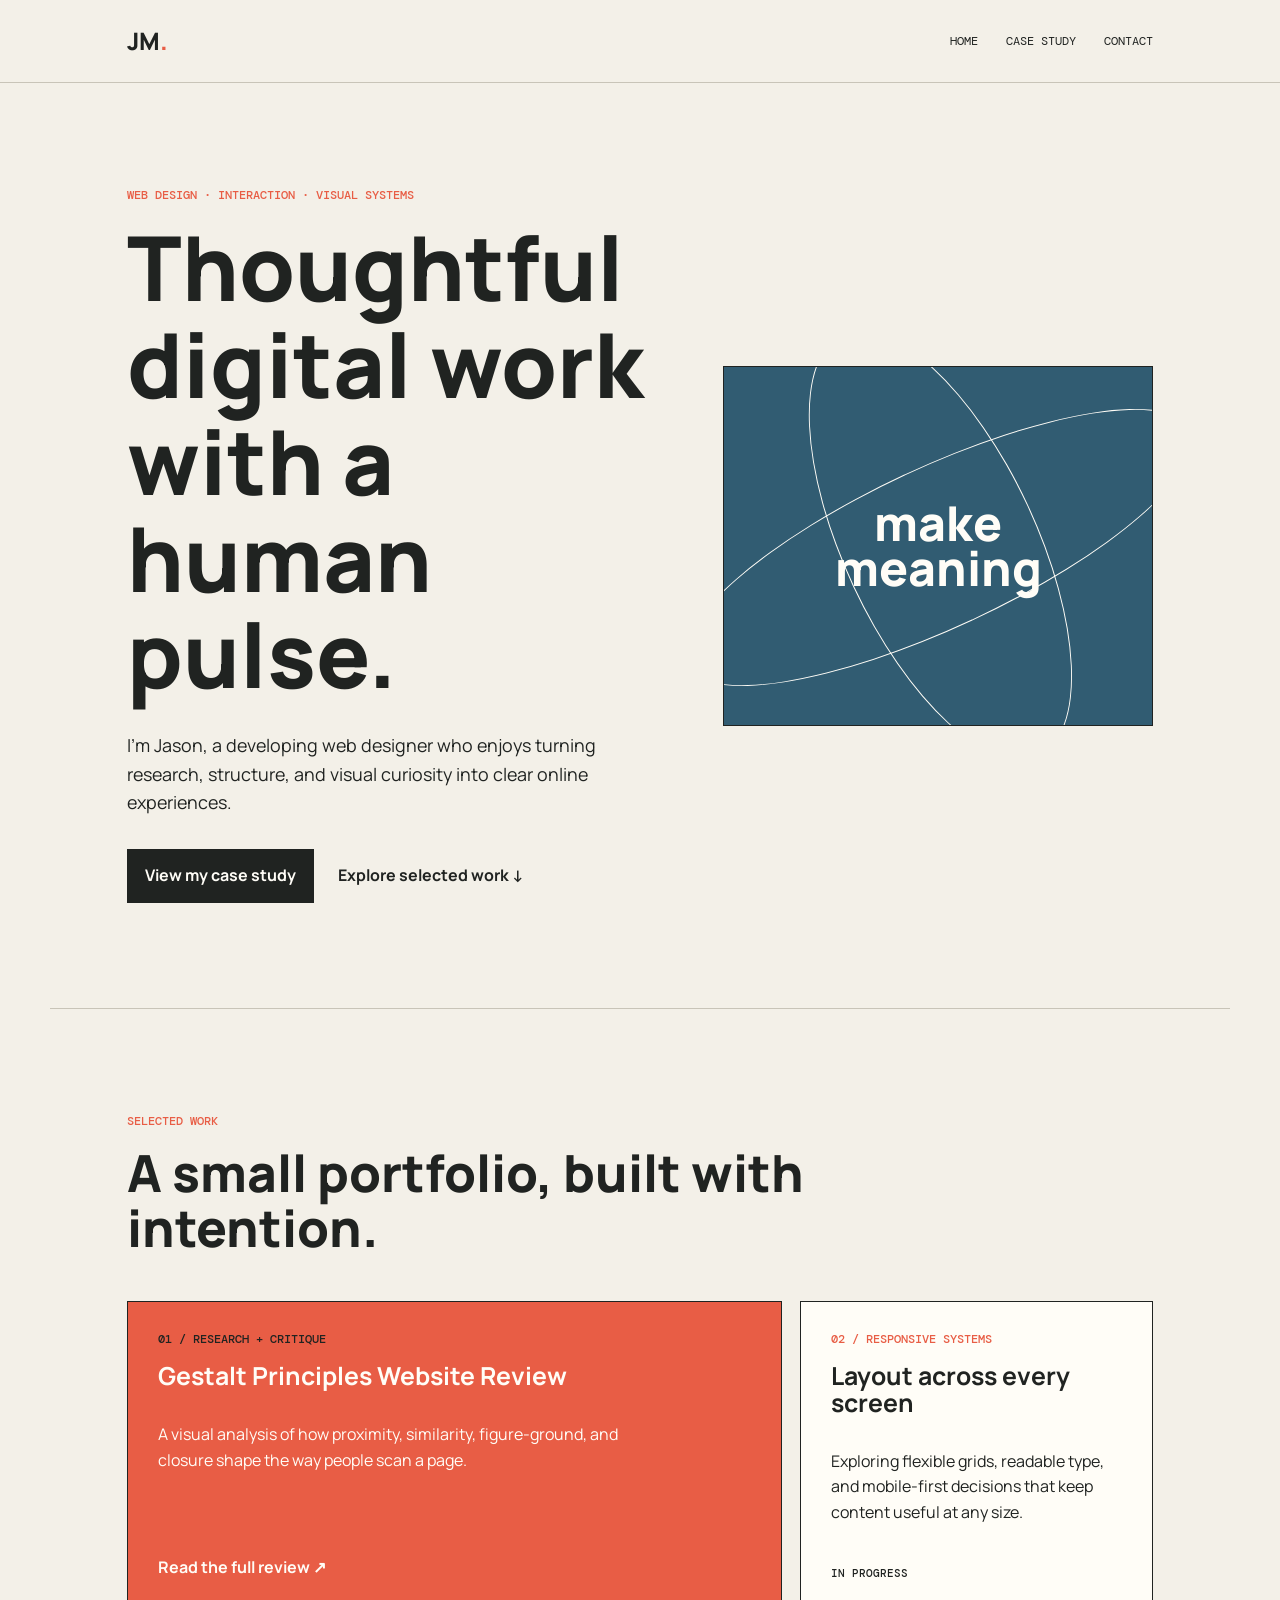
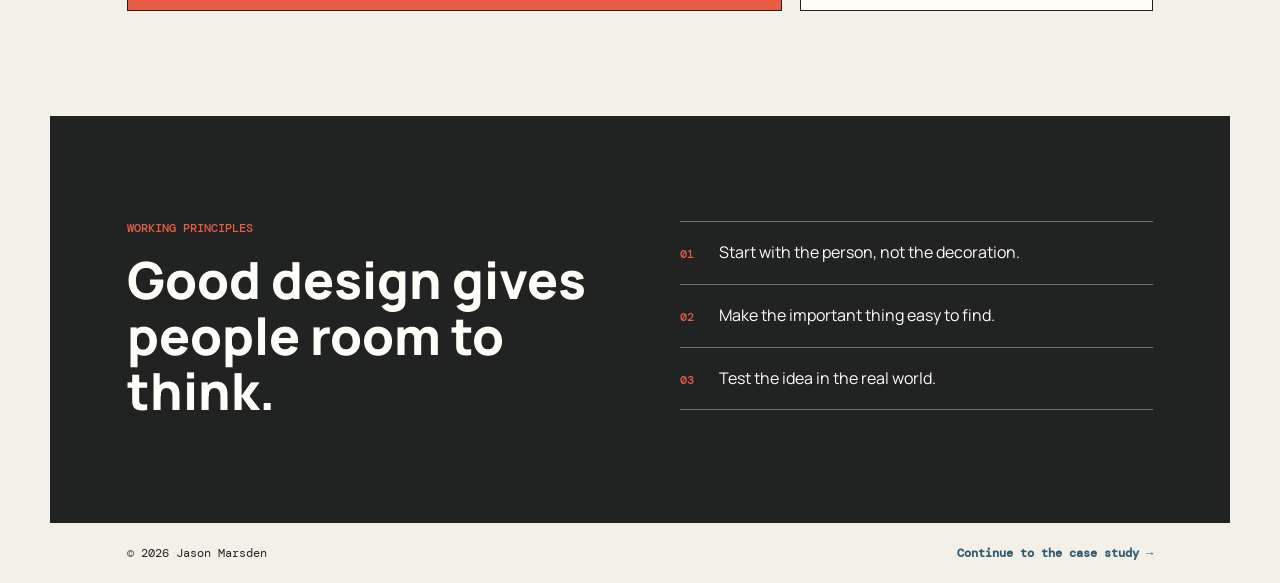
==== index.html @ 4476b34e "Create capstone portfolio draft" ====
<!DOCTYPE html>
<html lang="en">
  <head>
    <meta charset="UTF-8" />
    <meta name="viewport" content="width=device-width, initial-scale=1.0" />
    <meta name="description" content="Jason Marsden's design and web development portfolio." />
    <title>Jason Marsden | Portfolio</title>
    <link rel="stylesheet" href="styles.css" />
    <script src="script.js" defer></script>
  </head>
  <body>
    <header class="site-header">
      <div class="site-header-inner">
        <a class="brand" href="index.html" aria-label="Jason Marsden home">JM<span>.</span></a>
        <nav aria-label="Primary navigation">
          <a href="index.html" aria-current="page">Home</a>
          <a href="gestalt-report.html">Case study</a>
          <a href="mailto:jason@example.com">Contact</a>
        </nav>
      </div>
    </header>

    <main>
      <section class="hero" aria-labelledby="intro-title">
        <div class="hero-copy">
          <p class="eyebrow">Web design · interaction · visual systems</p>
          <h1 id="intro-title">Thoughtful digital work with a human pulse.</h1>
          <p class="hero-summary">I’m Jason, a developing web designer who enjoys turning research, structure, and visual curiosity into clear online experiences.</p>
          <div class="hero-actions">
            <a class="button button-primary" href="gestalt-report.html">View my case study</a>
            <a class="text-link" href="#work">Explore selected work <span aria-hidden="true">↓</span></a>
          </div>
        </div>
        <div class="hero-mark" aria-label="Abstract composition representing connected ideas" role="img">
          <div class="orbit orbit-one"></div>
          <div class="orbit orbit-two"></div>
          <div class="mark-core">make<br />meaning</div>
        </div>
      </section>

      <section id="work" class="work-section" aria-labelledby="work-title">
        <div class="section-heading">
          <p class="eyebrow">Selected work</p>
          <h2 id="work-title">A small portfolio, built with intention.</h2>
        </div>
        <div class="project-grid">
          <article class="project-card project-card-featured">
            <p class="project-number">01 / Research + critique</p>
            <h3>Gestalt Principles Website Review</h3>
            <p>A visual analysis of how proximity, similarity, figure-ground, and closure shape the way people scan a page.</p>
            <a class="card-link" href="gestalt-report.html">Read the full review <span aria-hidden="true">↗</span></a>
          </article>
          <article class="project-card project-card-secondary">
            <p class="project-number">02 / Responsive systems</p>
            <h3>Layout across every screen</h3>
            <p>Exploring flexible grids, readable type, and mobile-first decisions that keep content useful at any size.</p>
            <span class="status-label">In progress</span>
          </article>
        </div>
      </section>

      <section class="about-section" aria-labelledby="about-title">
        <div>
          <p class="eyebrow">Working principles</p>
          <h2 id="about-title">Good design gives people room to think.</h2>
        </div>
        <div class="principles">
          <p><strong>01</strong> Start with the person, not the decoration.</p>
          <p><strong>02</strong> Make the important thing easy to find.</p>
          <p><strong>03</strong> Test the idea in the real world.</p>
        </div>
      </section>
    </main>

    <footer class="site-footer">
      <p>© 2026 Jason Marsden</p>
      <a href="gestalt-report.html">Continue to the case study <span aria-hidden="true">→</span></a>
    </footer>
  </body>
</html>
---- styles.css ----
@import url('https://fonts.googleapis.com/css2?family=DM+Mono:wght@400;500&family=Manrope:wght@400;600;700;800&display=swap');

:root {
  --ink: #202321;
  --paper: #f3f0e8;
  --cream: #fffdf7;
  --coral: #e85d45;
  --blue: #315c72;
  --line: #c8c4b8;
  --mono: 'DM Mono', monospace;
  --sans: 'Manrope', sans-serif;
}

* { box-sizing: border-box; }
html { scroll-behavior: smooth; }
body { margin: 0; color: var(--ink); background: var(--paper); font-family: var(--sans); line-height: 1.6; }
a { color: inherit; }
.site-header { border-bottom: 1px solid var(--line); }
.site-header-inner, .site-footer { max-width: 1180px; margin: auto; padding: 22px 6vw; }
.site-header-inner { display: flex; align-items: center; justify-content: space-between; gap: 24px; }
.brand { font-size: 1.5rem; font-weight: 800; text-decoration: none; letter-spacing: 0; }
.brand span, .eyebrow, .project-number { color: var(--coral); }
nav { display: flex; gap: 28px; font-family: var(--mono); font-size: .75rem; text-transform: uppercase; }
nav a { text-decoration: none; }
nav a:hover, nav a:focus-visible, .text-link:hover, .card-link:hover { color: var(--coral); }
.hero, .work-section, .about-section { max-width: 1180px; margin: auto; padding: 105px 6vw; }
.hero { min-height: 610px; display: grid; grid-template-columns: minmax(0, 1.1fr) minmax(280px, .9fr); align-items: center; gap: 70px; }
.eyebrow, .project-number { margin: 0 0 16px; font: 500 .72rem var(--mono); letter-spacing: 0; text-transform: uppercase; }
h1, h2, h3 { line-height: 1.08; letter-spacing: 0; }
h1 { max-width: 720px; margin: 0; font-size: clamp(3rem, 7vw, 6.8rem); font-weight: 800; }
h2 { margin: 0; font-size: clamp(2rem, 4vw, 3.7rem); font-weight: 800; }
h3 { margin: 0 0 16px; font-size: 1.55rem; }
.hero-summary { max-width: 570px; margin: 28px 0 32px; font-size: 1.12rem; }
.hero-actions { display: flex; align-items: center; flex-wrap: wrap; gap: 24px; }
.button { display: inline-block; padding: 14px 18px; text-decoration: none; font-weight: 700; }
.button-primary { color: var(--cream); background: var(--ink); }
.button-primary:hover, .button-primary:focus-visible { background: var(--coral); }
.text-link, .card-link, .site-footer a { font-weight: 700; text-decoration: none; }
.hero-mark { position: relative; min-height: 360px; border: 1px solid var(--ink); background: var(--blue); overflow: hidden; }
.mark-core { position: absolute; top: 50%; left: 50%; z-index: 1; transform: translate(-50%, -50%); color: var(--cream); font-size: clamp(1.7rem, 4vw, 3rem); font-weight: 800; line-height: .95; text-align: center; }
.orbit { position: absolute; border: 1px solid var(--cream); border-radius: 50%; transform: rotate(-25deg); }
.orbit-one { width: 130%; height: 45%; top: 28%; left: -15%; }
.orbit-two { width: 45%; height: 130%; top: -15%; left: 28%; }
.work-section { border-top: 1px solid var(--line); }
.section-heading { max-width: 760px; margin-bottom: 46px; }
.project-grid { display: grid; grid-template-columns: 1.3fr .7fr; gap: 18px; }
.project-card { min-height: 310px; padding: 30px; display: flex; flex-direction: column; align-items: flex-start; border: 1px solid var(--ink); }
.project-card p:not(.project-number) { max-width: 470px; }
.project-card-featured { color: var(--cream); background: var(--coral); }
.project-card-featured .project-number { color: var(--ink); }
.project-card-secondary { background: var(--cream); }
.card-link { margin-top: auto; }
.status-label { margin-top: auto; padding-top: 12px; font: 500 .7rem var(--mono); text-transform: uppercase; }
.about-section { display: grid; grid-template-columns: 1fr 1fr; gap: 80px; background: var(--ink); color: var(--cream); }
.principles { border-top: 1px solid #6f726d; }
.principles p { padding: 18px 0; margin: 0; border-bottom: 1px solid #6f726d; }
.principles strong { margin-right: 22px; color: var(--coral); font: 500 .75rem var(--mono); }
.site-footer { display: flex; justify-content: space-between; gap: 20px; font: .75rem var(--mono); }
.site-footer p { margin: 0; }
.site-footer a { color: var(--blue); }
:focus-visible { outline: 3px solid var(--coral); outline-offset: 3px; }

@media (max-width: 700px) {
  .site-header-inner { align-items: flex-start; }
  nav { flex-wrap: wrap; justify-content: flex-end; gap: 8px 14px; }
  .hero, .work-section, .about-section { padding: 72px 7vw; }
  .hero { display: flex; flex-direction: column; align-items: stretch; gap: 48px; }
  h1 { font-size: clamp(2.9rem, 13vw, 4.8rem); }
  .hero-mark { min-height: 270px; }
  .project-grid, .about-section { grid-template-columns: 1fr; }
  .project-card { min-height: 280px; }
  .site-footer { align-items: flex-start; flex-direction: column; padding: 28px 7vw; }
}
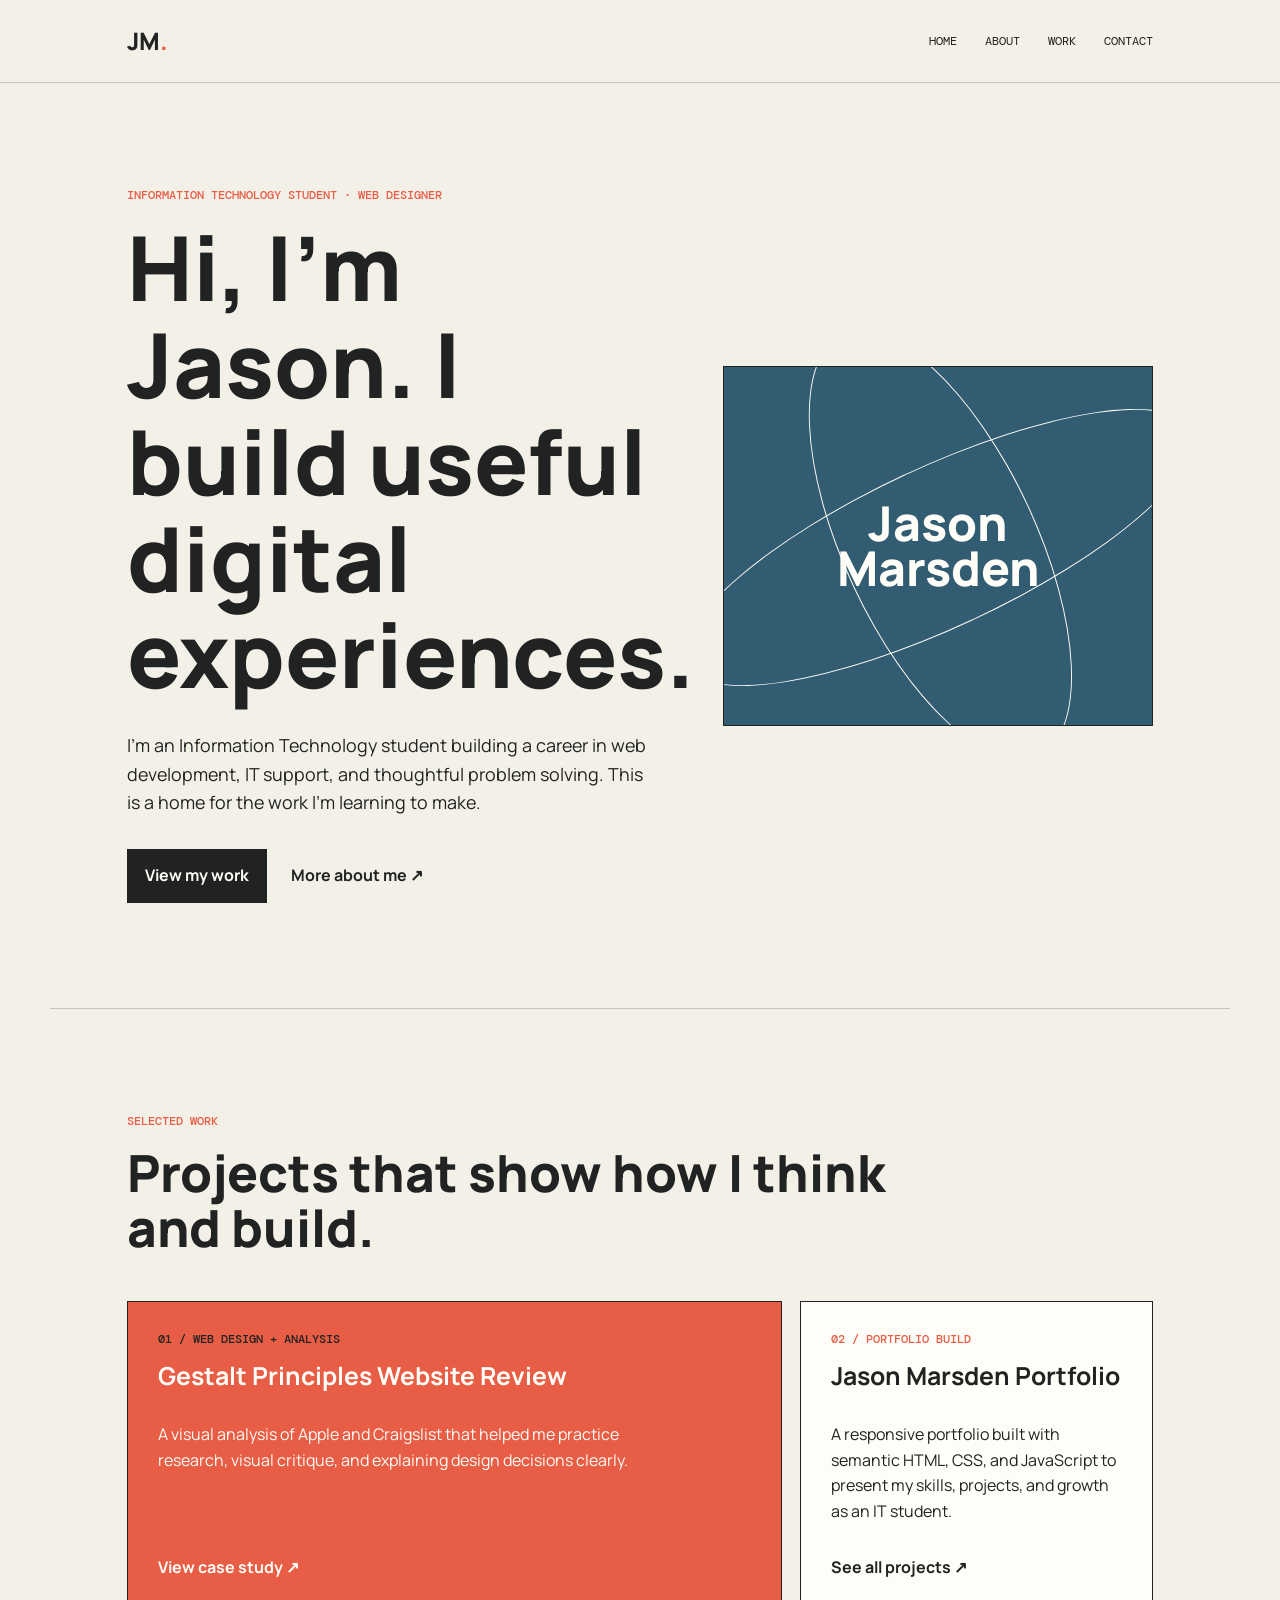
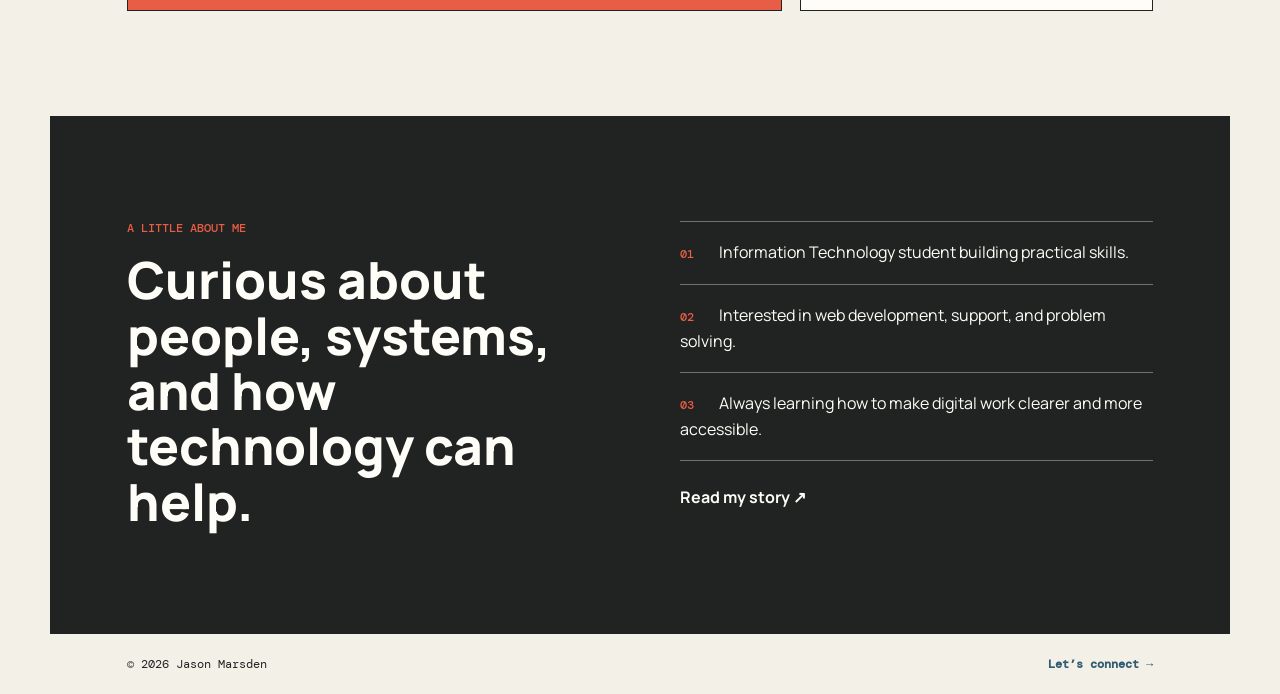
==== commit 4baabdc1: "added portfolio pages and updated index.html, gestalt-report.html, script.js, and styles.css" ====
--- a/index.html
+++ b/index.html
@@ -14,8 +14,9 @@
         <a class="brand" href="index.html" aria-label="Jason Marsden home">JM<span>.</span></a>
         <nav aria-label="Primary navigation">
           <a href="index.html" aria-current="page">Home</a>
-          <a href="gestalt-report.html">Case study</a>
-          <a href="mailto:jason@example.com">Contact</a>
+          <a href="about.html">About</a>
+          <a href="projects.html">Work</a>
+          <a href="contact.html">Contact</a>
         </nav>
       </div>
     </header>
@@ -23,58 +24,59 @@
     <main>
       <section class="hero" aria-labelledby="intro-title">
         <div class="hero-copy">
-          <p class="eyebrow">Web design · interaction · visual systems</p>
-          <h1 id="intro-title">Thoughtful digital work with a human pulse.</h1>
-          <p class="hero-summary">I’m Jason, a developing web designer who enjoys turning research, structure, and visual curiosity into clear online experiences.</p>
+          <p class="eyebrow">Information technology student · web designer</p>
+          <h1 id="intro-title">Hi, I’m Jason. I build useful digital experiences.</h1>
+          <p class="hero-summary">I’m an Information Technology student building a career in web development, IT support, and thoughtful problem solving. This is a home for the work I’m learning to make.</p>
           <div class="hero-actions">
-            <a class="button button-primary" href="gestalt-report.html">View my case study</a>
-            <a class="text-link" href="#work">Explore selected work <span aria-hidden="true">↓</span></a>
+            <a class="button button-primary" href="projects.html">View my work</a>
+            <a class="text-link" href="about.html">More about me <span aria-hidden="true">↗</span></a>
           </div>
         </div>
         <div class="hero-mark" aria-label="Abstract composition representing connected ideas" role="img">
           <div class="orbit orbit-one"></div>
           <div class="orbit orbit-two"></div>
-          <div class="mark-core">make<br />meaning</div>
+          <div class="mark-core">Jason<br />Marsden</div>
         </div>
       </section>
 
       <section id="work" class="work-section" aria-labelledby="work-title">
         <div class="section-heading">
           <p class="eyebrow">Selected work</p>
-          <h2 id="work-title">A small portfolio, built with intention.</h2>
+          <h2 id="work-title">Projects that show how I think and build.</h2>
         </div>
         <div class="project-grid">
           <article class="project-card project-card-featured">
-            <p class="project-number">01 / Research + critique</p>
+            <p class="project-number">01 / Web design + analysis</p>
             <h3>Gestalt Principles Website Review</h3>
-            <p>A visual analysis of how proximity, similarity, figure-ground, and closure shape the way people scan a page.</p>
-            <a class="card-link" href="gestalt-report.html">Read the full review <span aria-hidden="true">↗</span></a>
+            <p>A visual analysis of Apple and Craigslist that helped me practice research, visual critique, and explaining design decisions clearly.</p>
+            <a class="card-link" href="gestalt-report.html">View case study <span aria-hidden="true">↗</span></a>
           </article>
           <article class="project-card project-card-secondary">
-            <p class="project-number">02 / Responsive systems</p>
-            <h3>Layout across every screen</h3>
-            <p>Exploring flexible grids, readable type, and mobile-first decisions that keep content useful at any size.</p>
-            <span class="status-label">In progress</span>
+            <p class="project-number">02 / Portfolio build</p>
+            <h3>Jason Marsden Portfolio</h3>
+            <p>A responsive portfolio built with semantic HTML, CSS, and JavaScript to present my skills, projects, and growth as an IT student.</p>
+            <a class="card-link" href="projects.html">See all projects <span aria-hidden="true">↗</span></a>
           </article>
         </div>
       </section>
 
       <section class="about-section" aria-labelledby="about-title">
         <div>
-          <p class="eyebrow">Working principles</p>
-          <h2 id="about-title">Good design gives people room to think.</h2>
+          <p class="eyebrow">A little about me</p>
+          <h2 id="about-title">Curious about people, systems, and how technology can help.</h2>
         </div>
         <div class="principles">
-          <p><strong>01</strong> Start with the person, not the decoration.</p>
-          <p><strong>02</strong> Make the important thing easy to find.</p>
-          <p><strong>03</strong> Test the idea in the real world.</p>
+          <p><strong>01</strong> Information Technology student building practical skills.</p>
+          <p><strong>02</strong> Interested in web development, support, and problem solving.</p>
+          <p><strong>03</strong> Always learning how to make digital work clearer and more accessible.</p>
+          <a class="about-link" href="about.html">Read my story <span aria-hidden="true">↗</span></a>
         </div>
       </section>
     </main>
 
     <footer class="site-footer">
       <p>© 2026 Jason Marsden</p>
-      <a href="gestalt-report.html">Continue to the case study <span aria-hidden="true">→</span></a>
+      <a href="contact.html">Let’s connect <span aria-hidden="true">→</span></a>
     </footer>
   </body>
 </html>
--- a/styles.css
+++ b/styles.css
@@ -36,6 +36,8 @@
 .button-primary { color: var(--cream); background: var(--ink); }
 .button-primary:hover, .button-primary:focus-visible { background: var(--coral); }
 .text-link, .card-link, .site-footer a { font-weight: 700; text-decoration: none; }
+.about-link { display: inline-block; margin-top: 24px; color: var(--cream); font-weight: 700; text-decoration: none; }
+.about-link:hover, .about-link:focus-visible { color: var(--coral); }
 .hero-mark { position: relative; min-height: 360px; border: 1px solid var(--ink); background: var(--blue); overflow: hidden; }
 .mark-core { position: absolute; top: 50%; left: 50%; z-index: 1; transform: translate(-50%, -50%); color: var(--cream); font-size: clamp(1.7rem, 4vw, 3rem); font-weight: 800; line-height: .95; text-align: center; }
 .orbit { position: absolute; border: 1px solid var(--cream); border-radius: 50%; transform: rotate(-25deg); }
@@ -60,6 +62,39 @@
 .site-footer a { color: var(--blue); }
 :focus-visible { outline: 3px solid var(--coral); outline-offset: 3px; }
 
+.page-intro, .about-content, .contact-section, .projects-list { max-width: 1180px; margin: auto; padding: 105px 6vw; }
+.page-intro { border-bottom: 1px solid var(--line); }
+.page-intro h1 { max-width: 900px; }
+.intro-copy { max-width: 620px; margin: 30px 0 0; font-size: 1.15rem; }
+.about-content { display: grid; grid-template-columns: 1fr 1fr; gap: 80px; }
+.about-content h2 { max-width: 540px; }
+.skill-list { border-top: 1px solid var(--line); }
+.skill-list p { margin: 0; padding: 18px 0; border-bottom: 1px solid var(--line); font-size: 1.05rem; }
+.skill-list strong { display: inline-block; width: 45px; color: var(--coral); font: 500 .75rem var(--mono); }
+.contact-section { display: flex; align-items: end; justify-content: space-between; gap: 40px; color: var(--cream); background: var(--blue); }
+.contact-section h2 { max-width: 680px; }
+.contact-section p:not(.eyebrow) { max-width: 560px; }
+.contact-section .button-primary { background: var(--cream); color: var(--ink); flex: 0 0 auto; }
+.contact-section .button-primary:hover, .contact-section .button-primary:focus-visible { color: var(--cream); background: var(--ink); }
+.contact-form-section { max-width: 1180px; margin: auto; padding: 105px 6vw; display: grid; grid-template-columns: .8fr 1.2fr; gap: 80px; }
+.contact-form-section h2 { max-width: 450px; }
+.contact-direct a { color: var(--blue); font-weight: 700; }
+.portfolio-form { display: grid; gap: 8px; }
+.portfolio-form label { margin-top: 10px; font: 500 .72rem var(--mono); text-transform: uppercase; }
+.portfolio-form label span { color: #666; font-family: var(--sans); text-transform: none; }
+.portfolio-form input, .portfolio-form textarea { width: 100%; padding: 13px 14px; border: 1px solid var(--ink); border-radius: 0; background: var(--cream); color: var(--ink); font: 1rem var(--sans); }
+.portfolio-form textarea { resize: vertical; }
+.portfolio-form .button { border: 0; cursor: pointer; justify-self: start; margin-top: 12px; }
+.form-error { min-height: 1.2em; margin: 0; color: var(--coral); font-size: .85rem; }
+.form-success { color: var(--blue); font-weight: 700; }
+.projects-list { display: grid; gap: 18px; }
+.project-detail { display: grid; grid-template-columns: 1fr 1fr; gap: 60px; min-height: 245px; padding: 32px; border: 1px solid var(--ink); background: var(--cream); }
+.project-detail h2 { max-width: 480px; font-size: clamp(1.8rem, 3.5vw, 3rem); }
+.project-detail p:not(.project-number) { max-width: 520px; }
+.project-detail-featured { color: var(--cream); background: var(--coral); }
+.project-detail-featured .project-number { color: var(--ink); }
+.project-detail .card-link { display: inline-block; margin-top: 20px; }
+
 @media (max-width: 700px) {
   .site-header-inner { align-items: flex-start; }
   nav { flex-wrap: wrap; justify-content: flex-end; gap: 8px 14px; }
@@ -69,5 +104,9 @@
   .hero-mark { min-height: 270px; }
   .project-grid, .about-section { grid-template-columns: 1fr; }
   .project-card { min-height: 280px; }
+  .page-intro, .about-content, .contact-section, .projects-list { padding: 72px 7vw; }
+  .about-content, .project-detail { grid-template-columns: 1fr; gap: 32px; }
+  .contact-section { align-items: flex-start; flex-direction: column; }
+  .contact-form-section { grid-template-columns: 1fr; gap: 42px; padding: 72px 7vw; }
   .site-footer { align-items: flex-start; flex-direction: column; padding: 28px 7vw; }
 }
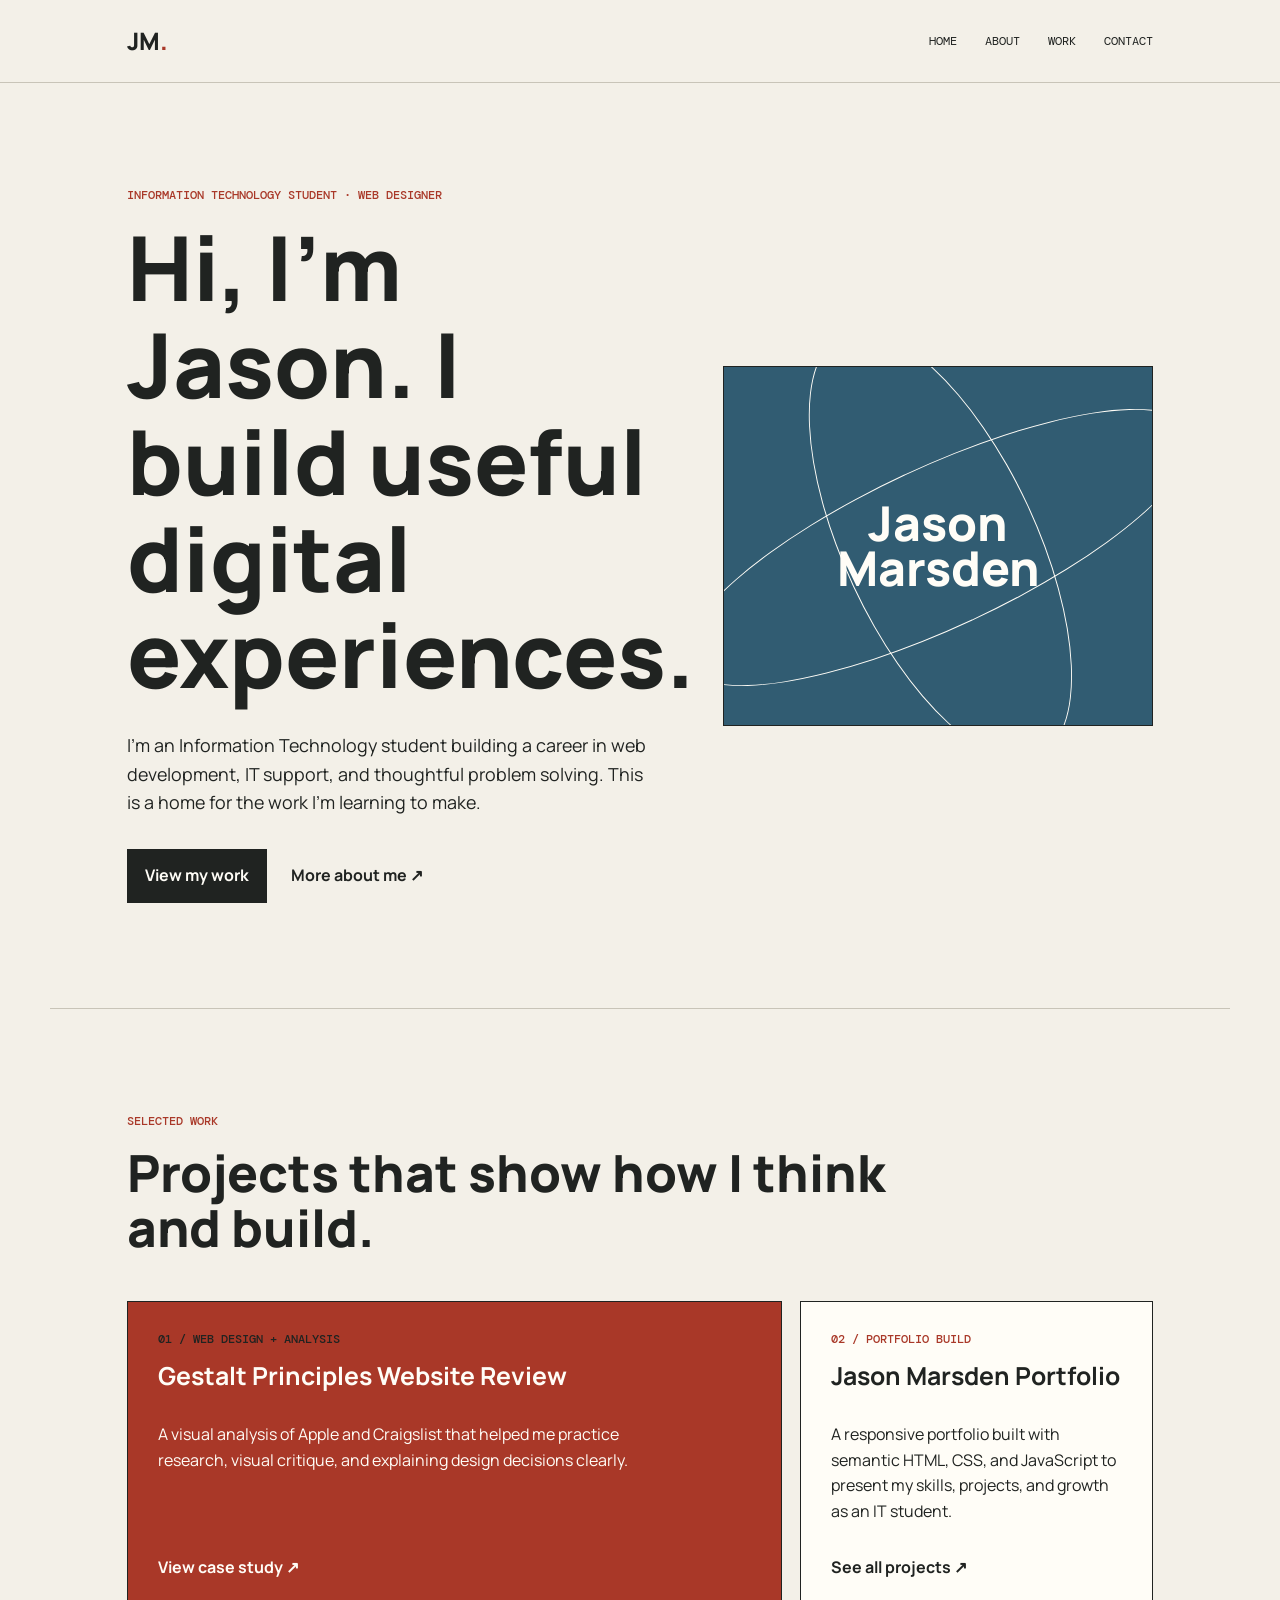
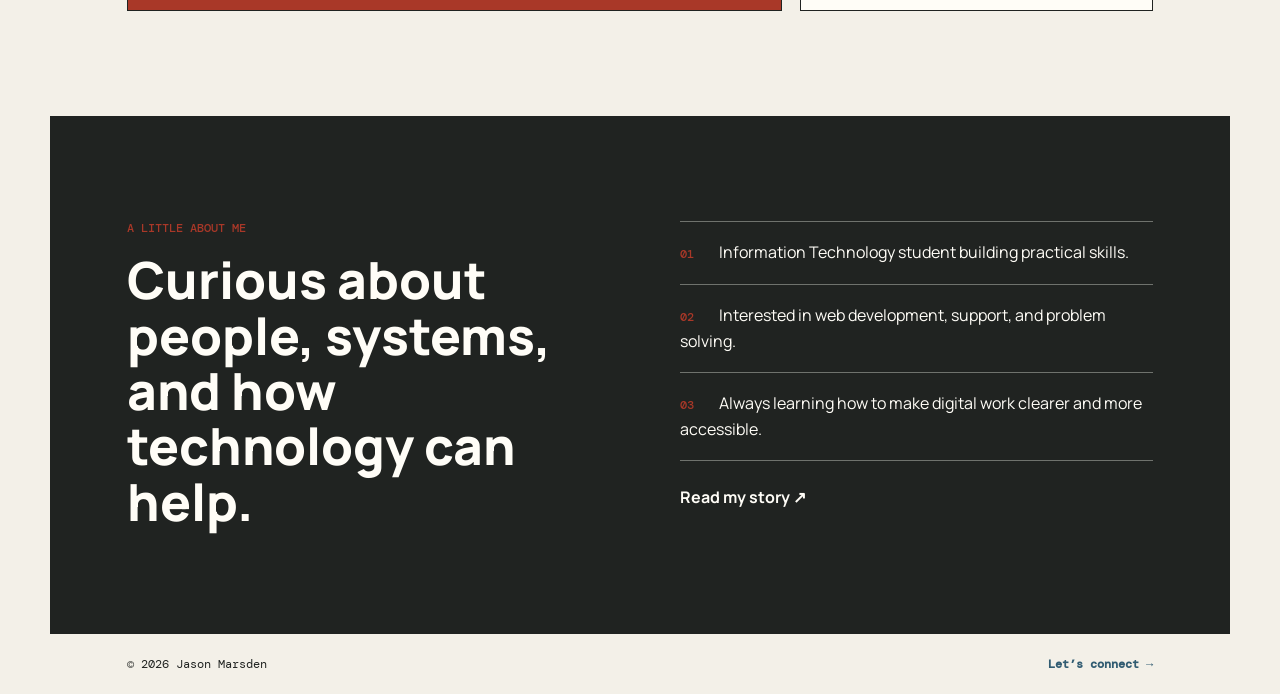
==== commit ef6cd108: "Improve portfolio responsiveness and accessibility" ====
--- a/index.html
+++ b/index.html
@@ -12,7 +12,8 @@
     <header class="site-header">
       <div class="site-header-inner">
         <a class="brand" href="index.html" aria-label="Jason Marsden home">JM<span>.</span></a>
-        <nav aria-label="Primary navigation">
+        <button class="nav-toggle" type="button" aria-expanded="false" aria-controls="primary-nav">Menu</button>
+        <nav id="primary-nav" aria-label="Primary navigation">
           <a href="index.html" aria-current="page">Home</a>
           <a href="about.html">About</a>
           <a href="projects.html">Work</a>
--- a/styles.css
+++ b/styles.css
@@ -4,7 +4,7 @@
   --ink: #202321;
   --paper: #f3f0e8;
   --cream: #fffdf7;
-  --coral: #e85d45;
+  --coral: #a93828;
   --blue: #315c72;
   --line: #c8c4b8;
   --mono: 'DM Mono', monospace;
@@ -22,6 +22,7 @@
 .brand span, .eyebrow, .project-number { color: var(--coral); }
 nav { display: flex; gap: 28px; font-family: var(--mono); font-size: .75rem; text-transform: uppercase; }
 nav a { text-decoration: none; }
+.nav-toggle { display: none; }
 nav a:hover, nav a:focus-visible, .text-link:hover, .card-link:hover { color: var(--coral); }
 .hero, .work-section, .about-section { max-width: 1180px; margin: auto; padding: 105px 6vw; }
 .hero { min-height: 610px; display: grid; grid-template-columns: minmax(0, 1.1fr) minmax(280px, .9fr); align-items: center; gap: 70px; }
@@ -83,6 +84,7 @@
 .portfolio-form label { margin-top: 10px; font: 500 .72rem var(--mono); text-transform: uppercase; }
 .portfolio-form label span { color: #666; font-family: var(--sans); text-transform: none; }
 .portfolio-form input, .portfolio-form textarea { width: 100%; padding: 13px 14px; border: 1px solid var(--ink); border-radius: 0; background: var(--cream); color: var(--ink); font: 1rem var(--sans); }
+.portfolio-form input:focus, .portfolio-form textarea:focus { outline: 3px solid var(--coral); outline-offset: 2px; }
 .portfolio-form textarea { resize: vertical; }
 .portfolio-form .button { border: 0; cursor: pointer; justify-self: start; margin-top: 12px; }
 .form-error { min-height: 1.2em; margin: 0; color: var(--coral); font-size: .85rem; }
@@ -96,8 +98,12 @@
 .project-detail .card-link { display: inline-block; margin-top: 20px; }
 
 @media (max-width: 700px) {
-  .site-header-inner { align-items: flex-start; }
-  nav { flex-wrap: wrap; justify-content: flex-end; gap: 8px 14px; }
+  .site-header-inner { align-items: flex-start; position: relative; }
+  .nav-toggle { display: block; padding: 8px 10px; border: 1px solid var(--ink); background: transparent; color: var(--ink); font: 500 .72rem var(--mono); text-transform: uppercase; cursor: pointer; }
+  nav { position: absolute; top: calc(100% + 1px); right: 7vw; z-index: 2; display: none; min-width: 150px; padding: 10px; border: 1px solid var(--ink); background: var(--cream); box-shadow: 4px 4px 0 var(--ink); }
+  nav.show { display: grid; gap: 0; }
+  nav a { padding: 10px; }
+  .nav-toggle:focus-visible, nav a:focus-visible { outline: 3px solid var(--coral); outline-offset: 2px; }
   .hero, .work-section, .about-section { padding: 72px 7vw; }
   .hero { display: flex; flex-direction: column; align-items: stretch; gap: 48px; }
   h1 { font-size: clamp(2.9rem, 13vw, 4.8rem); }
